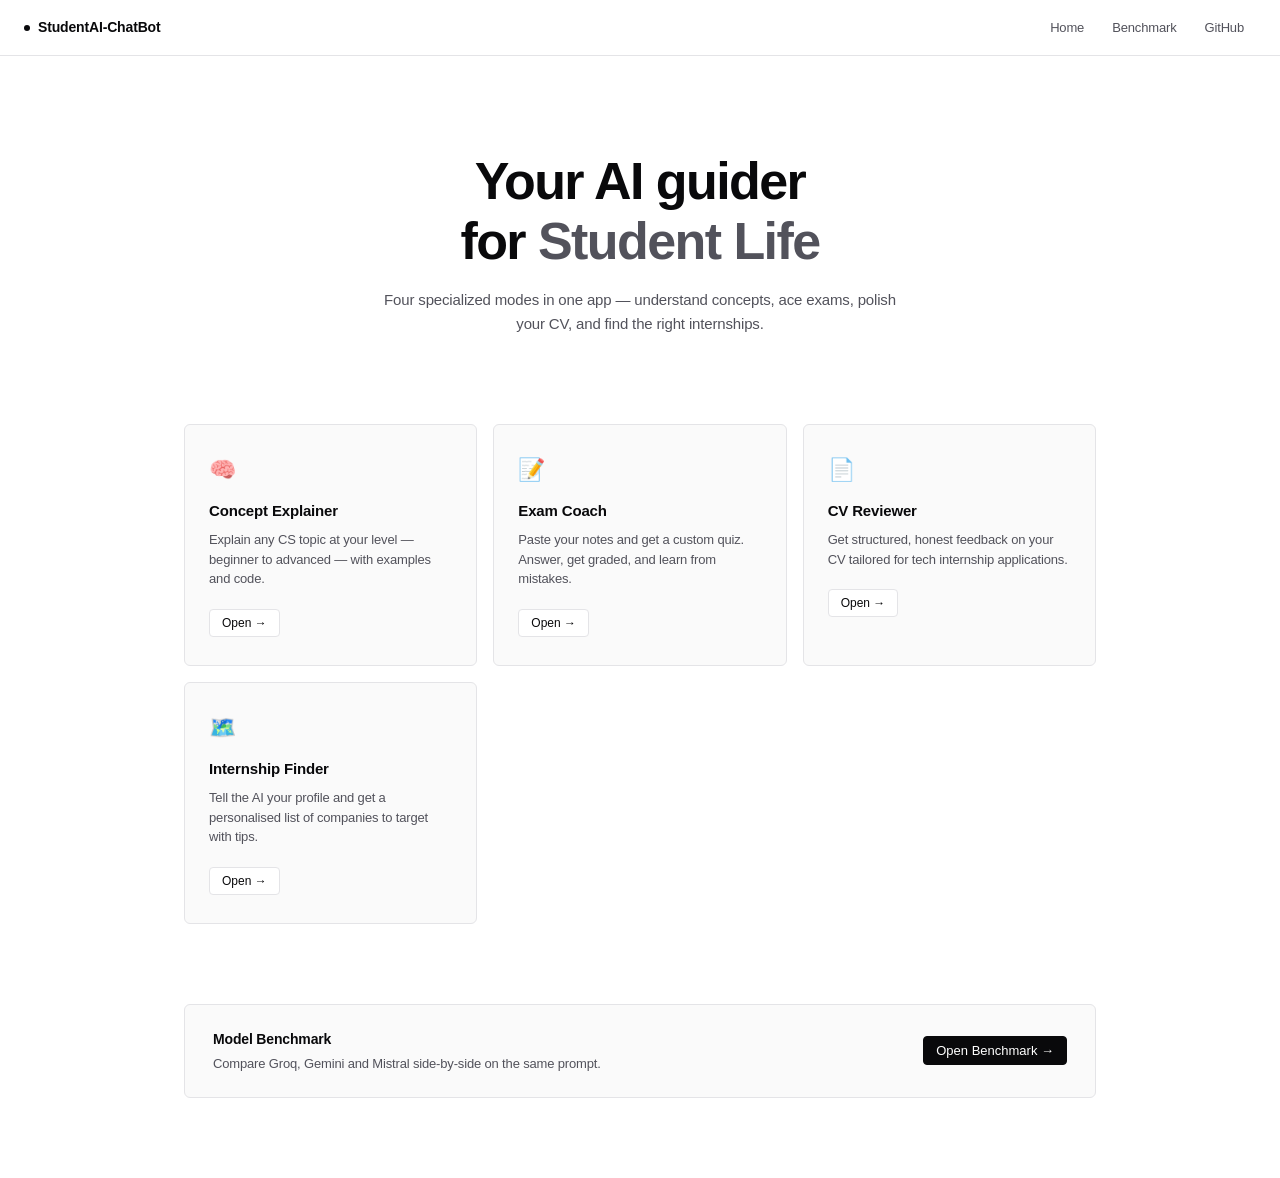
==== frontend/index.html @ ad81bbd3 "feat:UI" ====
<!DOCTYPE html>
<html lang="en">
<head>
  <meta charset="UTF-8"/>
  <meta name="viewport" content="width=device-width, initial-scale=1.0"/>
  <title>StudentAI-ChatBot for CS Students</title>
  <link rel="stylesheet" href="style.css"/>
  <style>
    .hero {
      text-align: center;
      padding: 96px 24px 48px;
    }
    .hero-tag {
      display: inline-block;
      background: var(--bg-card);
      color: var(--text-secondary);
      border: 1px solid var(--border);
      border-radius: 4px;
      padding: 4px 12px;
      font-size: 11px;
      font-weight: 500;
      letter-spacing: 0.05em;
      text-transform: uppercase;
      margin-bottom: 24px;
    }
    .hero h1 {
      font-size: clamp(32px, 5vw, 52px);
      font-weight: 700;
      letter-spacing: -0.03em;
      line-height: 1.15;
      margin-bottom: 16px;
    }
    .hero h1 span { color: var(--text-secondary); }
    .hero p {
      font-size: 15px;
      color: var(--text-secondary);
      max-width: 520px;
      margin: 0 auto 40px;
      line-height: 1.6;
    }
    .modes-grid {
      display: grid;
      grid-template-columns: repeat(auto-fit, minmax(220px, 1fr));
      gap: 16px;
      max-width: 960px;
      margin: 0 auto;
      padding: 0 24px 80px;
    }
    .mode-card {
      background: var(--bg-card);
      border: 1px solid var(--border);
      border-radius: 6px;
      padding: 28px 24px;
      cursor: pointer;
      transition: all 0.1s ease;
      text-align: left;
    }
    .mode-card:hover {
      background: var(--bg-main);
      border-color: var(--border-focus);
    }

    .mode-icon {
      font-size: 22px;
      margin-bottom: 14px;
    }
    .mode-card h3 {
      font-size: 15px;
      font-weight: 600;
      margin-bottom: 8px;
    }
    .mode-card p {
      font-size: 13px;
      color: var(--text-secondary);
      line-height: 1.5;
      margin-bottom: 20px;
    }
    .mode-card .launch-btn {
      font-size: 12px;
      font-weight: 500;
      padding: 6px 12px;
      border-radius: 4px;
      border: 1px solid var(--border);
      background: var(--bg-main);
      color: var(--text-primary);
      cursor: pointer;
      transition: all 0.1s ease;
    }
    .mode-card:hover .launch-btn {
      background: var(--text-primary);
      color: var(--bg-main);
      border-color: var(--text-primary);
    }

    .compare-banner {
      max-width: 960px;
      margin: 0 auto 80px;
      padding: 0 24px;
    }
    .compare-inner {
      background: var(--bg-card);
      border: 1px solid var(--border);
      border-radius: 6px;
      padding: 24px 28px;
      display: flex;
      align-items: center;
      justify-content: space-between;
      gap: 16px;
      flex-wrap: wrap;
    }
    .compare-inner h3 { font-size: 14px; font-weight: 600; margin-bottom: 4px; }
    .compare-inner p  { font-size: 13px; color: var(--text-secondary); }
  </style>
</head>
<body>

  <nav class="navbar">
    <div class="navbar-brand">StudentAI-ChatBot</div>
    <div class="navbar-links">
      <a href="index.html">Home</a>
      <a href="compare.html">Benchmark</a>
      <a href="https://github.com/MohithAYANURU/StudentAI-ChatBot" target="_blank">GitHub</a>
    </div>
  </nav>

  <section class="hero">
    <h1>Your AI guider<br/>for <span>Student Life</span></h1>
    <p>Four specialized modes in one app — understand concepts, ace exams, polish your CV, and find the right internships.</p>
  </section>

  <div class="modes-grid">

    <div class="mode-card concept" onclick="location.href='chat.html?mode=concept'">
      <div class="mode-icon">🧠</div>
      <h3>Concept Explainer</h3>
      <p>Explain any CS topic at your level — beginner to advanced — with examples and code.</p>
      <button class="launch-btn">Open →</button>
    </div>

    <div class="mode-card exam" onclick="location.href='chat.html?mode=exam'">
      <div class="mode-icon">📝</div>
      <h3>Exam Coach</h3>
      <p>Paste your notes and get a custom quiz. Answer, get graded, and learn from mistakes.</p>
      <button class="launch-btn">Open →</button>
    </div>

    <div class="mode-card cv" onclick="location.href='chat.html?mode=cv'">
      <div class="mode-icon">📄</div>
      <h3>CV Reviewer</h3>
      <p>Get structured, honest feedback on your CV tailored for tech internship applications.</p>
      <button class="launch-btn">Open →</button>
    </div>

    <div class="mode-card internship" onclick="location.href='chat.html?mode=intern'">
      <div class="mode-icon">🗺️</div>
      <h3>Internship Finder</h3>
      <p>Tell the AI your profile and get a personalised list of companies to target with tips.</p>
      <button class="launch-btn">Open →</button>
    </div>

  </div>

  <div class="compare-banner">
    <div class="compare-inner">
      <div>
        <h3> Model Benchmark</h3>
        <p>Compare Groq, Gemini and Mistral side-by-side on the same prompt.</p>
      </div>
      <button class="btn btn-primary" onclick="location.href='compare.html'">Open Benchmark →</button>
    </div>
  </div>

</body>
</html>
---- frontend/style.css ----
/* ==========================================================================
   style.css — High-Contrast Monochromatic Light Mode Architecture
   ========================================================================== */

:root {
  --bg-main:        #ffffff; /* Clean pure white canvas */
  --bg-card:        #fafafa; /* Minimal cold grey card surfaces */
  --bg-input:       #ffffff;
  --bg-hover:       #f4f4f5; /* Zinc 100 slate hover states */
  --border:         #e4e4e7; /* Zinc 200 light grid dividers */
  --border-light:   #f4f4f5;
  --border-focus:   #71717a; /* Zinc 500 active interactive border */
  
  --text-primary:   #09090b; /* Zinc 950 deep ink-black text */
  --text-secondary: #52525b; /* Zinc 600 dark neutral body copy */
  --text-muted:     #a1a1aa; /* Zinc 400 clean tertiary details */
  --accent:         #18181b; /* Pure monochromatic heavy black accents */
  --accent-glow:    rgba(24, 24, 27, 0.05);

  /* Clean subtle context indicators instead of neon glow bars */
  --concept:    #4f46e5;
  --exam:       #059669;
  --cv:         #d97706;
  --internship: #2563eb;
}

* { 
  margin: 0; 
  padding: 0; 
  box-sizing: border-box; 
}

body {
  font-family: -apple-system, BlinkMacSystemFont, "Segoe UI", Roboto, Helvetica, Arial, sans-serif;
  background: var(--bg-main);
  color: var(--text-primary);
  line-height: 1.5;
  letter-spacing: -0.01em;
  -webkit-font-smoothing: antialiased;
}

a { color: inherit; text-decoration: none; }

/* ── Minimalist Scrollbars ── */
::-webkit-scrollbar       { width: 6px; height: 6px; }
::-webkit-scrollbar-track { background: transparent; }
::-webkit-scrollbar-thumb { background: var(--border); border-radius: 3px; }
::-webkit-scrollbar-thumb:hover { background: var(--text-muted); }

/* ── Global Layout Elements ── */
.navbar {
  display: flex;
  align-items: center;
  justify-content: space-between;
  padding: 0 24px;
  height: 56px;
  border-bottom: 1px solid var(--border);
  background: rgba(255, 255, 255, 0.85);
  backdrop-filter: blur(8px);
  position: sticky;
  top: 0;
  z-index: 100;
}
.navbar-brand {
  font-size: 14px;
  font-weight: 600;
  color: var(--text-primary);
  display: flex;
  align-items: center;
  gap: 8px;
}
.navbar-brand::before {
  content: '';
  display: inline-block;
  width: 6px; height: 6px;
  border-radius: 50%;
  background: var(--text-primary);
}
.navbar-links {
  display: flex;
  align-items: center;
  gap: 4px;
}
.navbar-links a {
  font-size: 13px;
  color: var(--text-secondary);
  padding: 6px 12px;
  border-radius: 4px;
  transition: all 0.1s ease;
}
.navbar-links a:hover {
  color: var(--text-primary);
  background: var(--bg-hover);
}

/* ── Developer Button Elements ── */
.btn {
  display: inline-flex;
  align-items: center;
  gap: 6px;
  padding: 6px 12px;
  border-radius: 4px;
  border: 1px solid var(--border);
  font-size: 13px;
  font-weight: 500;
  cursor: pointer;
  background: var(--bg-main);
  color: var(--text-primary);
  transition: all 0.1s ease;
  font-family: inherit;
}
.btn:hover {
  background: var(--bg-hover);
  border-color: var(--text-muted);
}
.btn-primary {
  background: var(--text-primary);
  color: var(--bg-main);
  border: 1px solid var(--text-primary);
}
.btn-primary:hover {
  background: #27272a;
}
.btn-ghost {
  background: transparent;
  border: 1px solid var(--border);
  color: var(--text-secondary);
}
.btn-ghost:hover {
  color: var(--text-primary);
  background: var(--bg-hover);
}

/* ── Minimalist Indicator Badges ── */
.mode-badge {
  display: inline-flex;
  align-items: center;
  padding: 2px 8px;
  border-radius: 4px;
  font-size: 11px;
  font-weight: 500;
  text-transform: uppercase;
  letter-spacing: 0.04em;
  border: 1px solid var(--border);
  background: var(--bg-card);
  color: var(--text-secondary);
}
.mode-badge.concept    { border-left: 3px solid var(--concept); }
.mode-badge.exam       { border-left: 3px solid var(--exam); }
.mode-badge.cv         { border-left: 3px solid var(--cv); }
.mode-badge.internship { border-left: 3px solid var(--internship); }

/* ── Structural Activity Log Stream (Replaces Speach Bubbles) ── */
.message-row {
  width: 100%;
  display: flex;
  padding: 20px 0;
  border-bottom: 1px solid var(--border-light);
}
.bubble {
  max-width: 100%;
  width: 100%;
  font-size: 14px;
  line-height: 1.6;
  color: var(--text-primary);
  display: flex;
  flex-direction: column;
}
.bubble::before {
  display: block;
  font-size: 11px;
  text-transform: uppercase;
  font-weight: 600;
  letter-spacing: 0.05em;
  margin-bottom: 4px;
}
.bubble.user {
  color: var(--text-primary);
  font-weight: 500;
}
.bubble.user::before {
  content: "User Input";
  color: var(--text-secondary);
}
.bubble.assistant {
  color: var(--text-secondary);
}
.bubble.assistant::before {
  content: "System Response";
  color: var(--text-primary);
}
.bubble.typing { 
  color: var(--text-muted); 
  font-style: italic; 
}
.bubble.typing::before {
  content: "Processing Threads...";
}

/* ── Precise Code block Layouts ── */
.bubble strong { color: var(--text-primary); font-weight: 600; }
.bubble code {
  font-family: Menlo, Consolas, 'Fira Code', monospace;
  font-size: 13px;
  background: var(--bg-hover);
  padding: 2px 6px;
  border-radius: 4px;
  color: var(--text-primary);
  border: 1px solid var(--border);
}
.bubble pre {
  background: #f8f9fa;
  border: 1px solid var(--border);
  border-radius: 4px;
  padding: 14px;
  margin: 12px 0;
  overflow-x: auto;
}
.bubble pre code {
  background: transparent;
  border: none;
  padding: 0;
  color: var(--text-primary);
}
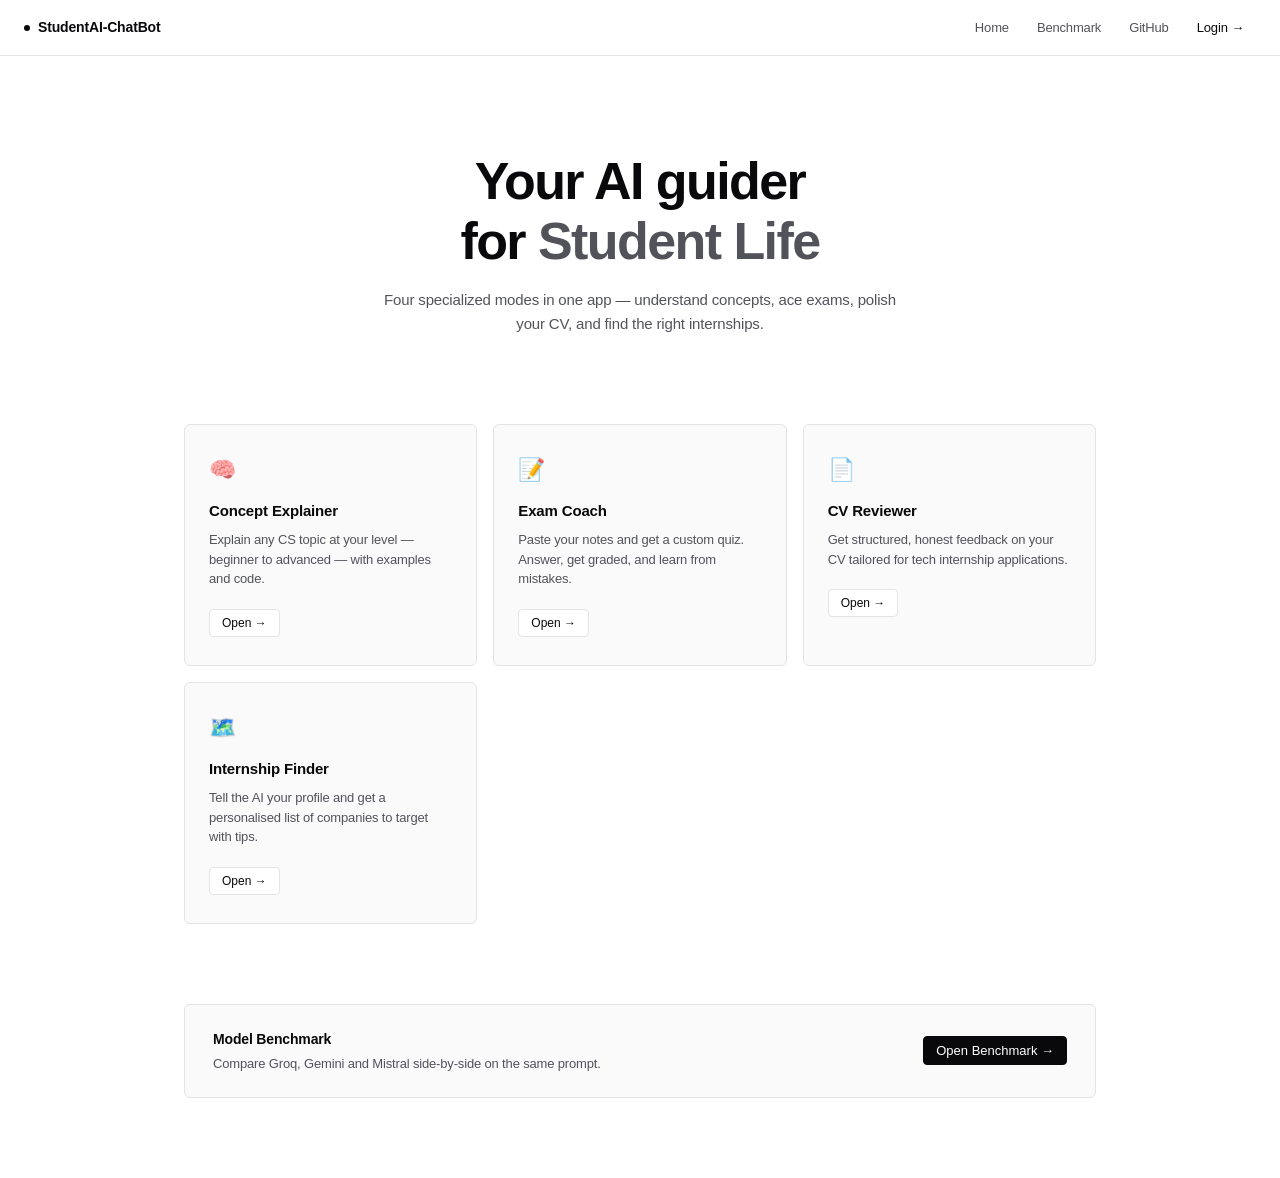
==== commit c02e8186: "feat:Auth and privacy" ====
--- a/frontend/index.html
+++ b/frontend/index.html
@@ -120,6 +120,7 @@
       <a href="index.html">Home</a>
       <a href="compare.html">Benchmark</a>
       <a href="https://github.com/MohithAYANURU/StudentAI-ChatBot" target="_blank">GitHub</a>
+      <a href="login.html" style="color: var(--text-primary); font-weight: 500;">Login →</a>
     </div>
   </nav>
 
@@ -171,4 +172,4 @@
   </div>
 
 </body>
-</html>
+</html>
